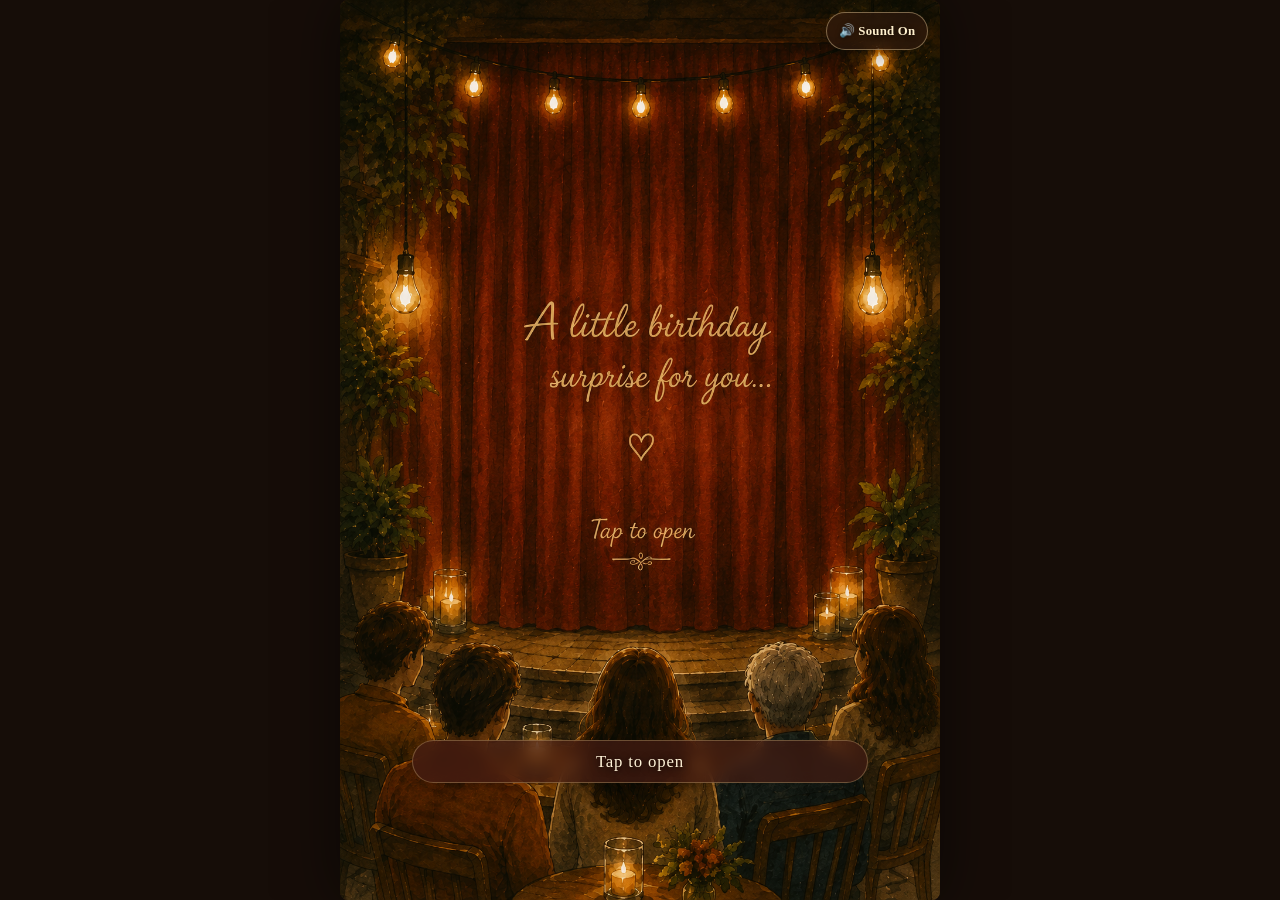
==== demo/index.html @ b2af6f3b "Add files via upload" ====
<!doctype html>
<html lang="en">
<head>
  <meta charset="utf-8">
  <meta name="viewport" content="width=device-width,initial-scale=1,viewport-fit=cover">
  <meta name="theme-color" content="#2b150d">
  <title>Free Demo | A Birthday Surprise</title>
  <meta name="robots" content="noindex, nofollow">
  <link rel="preload" href="../assets/curtain_closed.png" as="image">
  <link rel="preload" href="../assets/wave.png" as="image">
  <link rel="stylesheet" href="../style.css">
  <style>
    .letter{left:26%;right:18%;top:43%;bottom:25%}
    .signature{position:absolute;z-index:3;left:57%;right:18%;top:76%;bottom:14%;display:flex;flex-direction:column;justify-content:flex-start;overflow:hidden;color:#4f2b18;font-size:clamp(15px,4vw,21px);line-height:1.35;text-align:left;overflow-wrap:anywhere}
    .signature p{margin:0}.signature #fromName{margin-top:.18em;font-size:1.05em;font-style:italic}
    .replay-button{position:absolute;z-index:4;left:50%;bottom:max(1.8%,env(safe-area-inset-bottom));transform:translateX(-50%);min-width:112px;min-height:42px;padding:.55rem 1rem;border:1px solid rgba(91,53,27,.35);border-radius:999px;background:rgba(255,239,205,.82);box-shadow:0 7px 20px rgba(65,34,15,.18);color:#68401f;font:600 clamp(.78rem,3.3vw,.92rem) Georgia,serif;letter-spacing:.04em;backdrop-filter:blur(6px);-webkit-backdrop-filter:blur(6px)}
    .replay-button:active{background:rgba(255,247,225,.94)}.replay-button:focus-visible{outline:2px solid #6f4528;outline-offset:3px}
    .sound-toggle{position:absolute;z-index:10;top:max(12px,env(safe-area-inset-top));right:max(12px,env(safe-area-inset-right));min-width:102px;min-height:38px;padding:.45rem .7rem;border:1px solid rgba(255,225,170,.4);border-radius:999px;background:rgba(47,25,14,.62);box-shadow:0 6px 18px rgba(0,0,0,.22);color:#fff0cd;font:600 clamp(.68rem,2.8vw,.8rem) Georgia,serif;letter-spacing:.02em;text-shadow:0 1px 5px rgba(0,0,0,.55);backdrop-filter:blur(7px);-webkit-backdrop-filter:blur(7px)}
    .sound-toggle:active{background:rgba(74,41,22,.78)}.sound-toggle:focus-visible{outline:2px solid #f0c77b;outline-offset:3px}
  </style>
</head>
<body>
  <main class="stage" id="stage" aria-live="polite">
    <button class="scene active" id="opening" aria-label="Open your birthday card">
      <img src="../assets/curtain_closed.png" alt="A warmly lit red theater curtain">
      <span class="hint opening-hint">Tap to open</span>
    </button>

    <section class="scene" id="curtain" aria-hidden="true">
      <video id="curtainVideo" playsinline webkit-playsinline preload="auto" muted poster="../assets/curtain_closed.png"></video>
    </section>

    <button class="scene" id="wave" aria-label="Start the birthday song" aria-hidden="true">
      <img class="fallback" src="../assets/wave.png" alt="A musical duo waving">
      <video id="waveVideo" playsinline webkit-playsinline preload="auto" muted loop poster="../assets/wave.png"></video>
      <span class="hint">Tap to start the song</span>
    </button>

    <section class="scene" id="singing" aria-hidden="true">
      <img class="fallback" src="../assets/singing.png" alt="A musical duo singing happy birthday">
      <video id="singingVideo" playsinline webkit-playsinline preload="auto" poster="../assets/singing.png"></video>
    </section>

    <button class="scene message-notice" id="notice" aria-label="Open your message" aria-hidden="true">
      <span class="notice-glow" aria-hidden="true"></span>
      <img src="../assets/envelope.svg" alt="" class="envelope">
      <span class="notice-title">A message is waiting for you</span>
      <span class="hint notice-hint">Tap to open</span>
    </button>

    <section class="scene message-scene" id="messageScene" aria-hidden="true">
      <img src="../assets/message.png" alt="A warm watercolor birthday message card">
      <article class="letter" id="letter">
        <p class="dear">Dear <span id="toName"></span>,</p>
        <p class="message" id="messageText"></p>
      </article>
      <div class="signature" id="signature" aria-label="Signature">
        <p>With love,</p><p id="fromName"></p>
      </div>
      <button class="replay-button" id="replayButton" type="button" aria-label="Replay the birthday card">
        <span aria-hidden="true">↻</span> Replay
      </button>
    </section>
    <button class="sound-toggle" id="soundToggle" type="button" aria-pressed="true" aria-label="Turn sound off">🔊 Sound On</button>
  </main>
  <audio id="ambient" loop preload="none"></audio>
  <div class="loading" id="loading" hidden><span></span><span class="sr-only">Loading</span></div>
  <script src="script.js"></script>
</body>
</html>
---- style.css ----
:root{--gold:#f0c77b;--cream:#fff3d8;--brown:#4f2b18;--fade:700ms;--card-w:min(100vw,calc(100svh * 2 / 3))}
*{box-sizing:border-box}html,body{width:100%;height:100%;margin:0;overflow:hidden}body{display:grid;place-items:center;background:#160d08;font-family:Georgia,"Times New Roman",serif;-webkit-font-smoothing:antialiased}.stage{position:relative;width:var(--card-w);height:min(100svh,150vw);max-height:100svh;overflow:hidden;background:#25140c;box-shadow:0 0 60px #0008;isolation:isolate}.scene{position:absolute;inset:0;width:100%;height:100%;padding:0;border:0;overflow:hidden;background:#21130d;color:var(--cream);opacity:0;visibility:hidden;pointer-events:none;transform:scale(1.012);transition:opacity var(--fade) ease,transform 1s ease,visibility 0s linear var(--fade)}.scene.active{z-index:2;opacity:1;visibility:visible;pointer-events:auto;transform:scale(1);transition-delay:0s}.scene img,.scene video{position:absolute;inset:0;display:block;width:100%;height:100%;object-fit:cover}.scene video{z-index:1}.fallback{z-index:0}.hint{position:absolute;z-index:3;left:12%;right:12%;bottom:max(8%,calc(env(safe-area-inset-bottom) + 24px));padding:.65rem 1rem;border:1px solid #f5d5934a;border-radius:999px;background:#2b160b99;box-shadow:0 8px 28px #0005;color:var(--cream);font-size:clamp(.86rem,3.5vw,1.05rem);letter-spacing:.05em;text-align:center;text-shadow:0 1px 8px #000;backdrop-filter:blur(7px);animation:breathe 2.4s ease-in-out infinite}.opening-hint{bottom:13%;background:#421b12b8}.message-notice{display:grid;place-content:center;justify-items:center;gap:1.3rem;background:radial-gradient(circle at 50% 44%,#9a5d2f,#3b1d10 56%,#170c08);text-align:center}.message-notice:before{content:"";position:absolute;inset:0;background:linear-gradient(115deg,transparent 20%,#ffd79212 50%,transparent 80%);animation:shimmer 4s linear infinite}.notice-glow{position:absolute;width:55%;aspect-ratio:1;border-radius:50%;background:#f8c97933;filter:blur(30px)}.envelope{position:relative!important;inset:auto!important;width:clamp(92px,28vw,132px)!important;height:auto!important;filter:drop-shadow(0 12px 20px #0006);animation:float 3s ease-in-out infinite}.notice-title{position:relative;max-width:80%;font-size:clamp(1.4rem,6vw,2.05rem);line-height:1.25;color:#ffe8b8;text-shadow:0 2px 18px #0008}.notice-hint{position:relative;inset:auto;margin-top:.2rem;width:min(70vw,260px)}.message-scene{background:#d49750}.letter{position:absolute;z-index:2;left:17%;right:17%;top:43%;bottom:8%;display:flex;flex-direction:column;justify-content:flex-start;overflow:hidden;color:var(--brown);font-size:clamp(16px,4.4vw,23px);line-height:1.48;text-align:left;overflow-wrap:anywhere}.letter p{margin:0}.dear{flex:none;margin-bottom:1em!important;font-size:1.12em}.message{white-space:pre-wrap}.signoff{flex:none;margin-top:auto;padding-top:.8em}.signoff p:last-child{margin-top:.18em;font-size:1.08em;font-style:italic}.loading{position:fixed;z-index:20;inset:0;display:grid;place-items:center;background:#1c0f0ad9}.loading[hidden]{display:none}.loading span:first-child{width:32px;height:32px;border:2px solid #f3cd8550;border-top-color:var(--gold);border-radius:50%;animation:spin .8s linear infinite}.sr-only{position:absolute;width:1px;height:1px;overflow:hidden;clip:rect(0,0,0,0)}button{font:inherit;cursor:pointer;-webkit-tap-highlight-color:transparent;touch-action:manipulation}button:focus-visible{outline:3px solid var(--gold);outline-offset:-5px}@keyframes breathe{50%{opacity:.68;transform:translateY(3px)}}@keyframes float{50%{transform:translateY(-8px)}}@keyframes shimmer{to{transform:translateX(100%)}}@keyframes spin{to{transform:rotate(360deg)}}@media(prefers-reduced-motion:reduce){.scene,.hint,.envelope,.message-notice:before{transition-duration:.01ms;animation:none}}@media(min-aspect-ratio:2/3){.stage{border-radius:8px}}
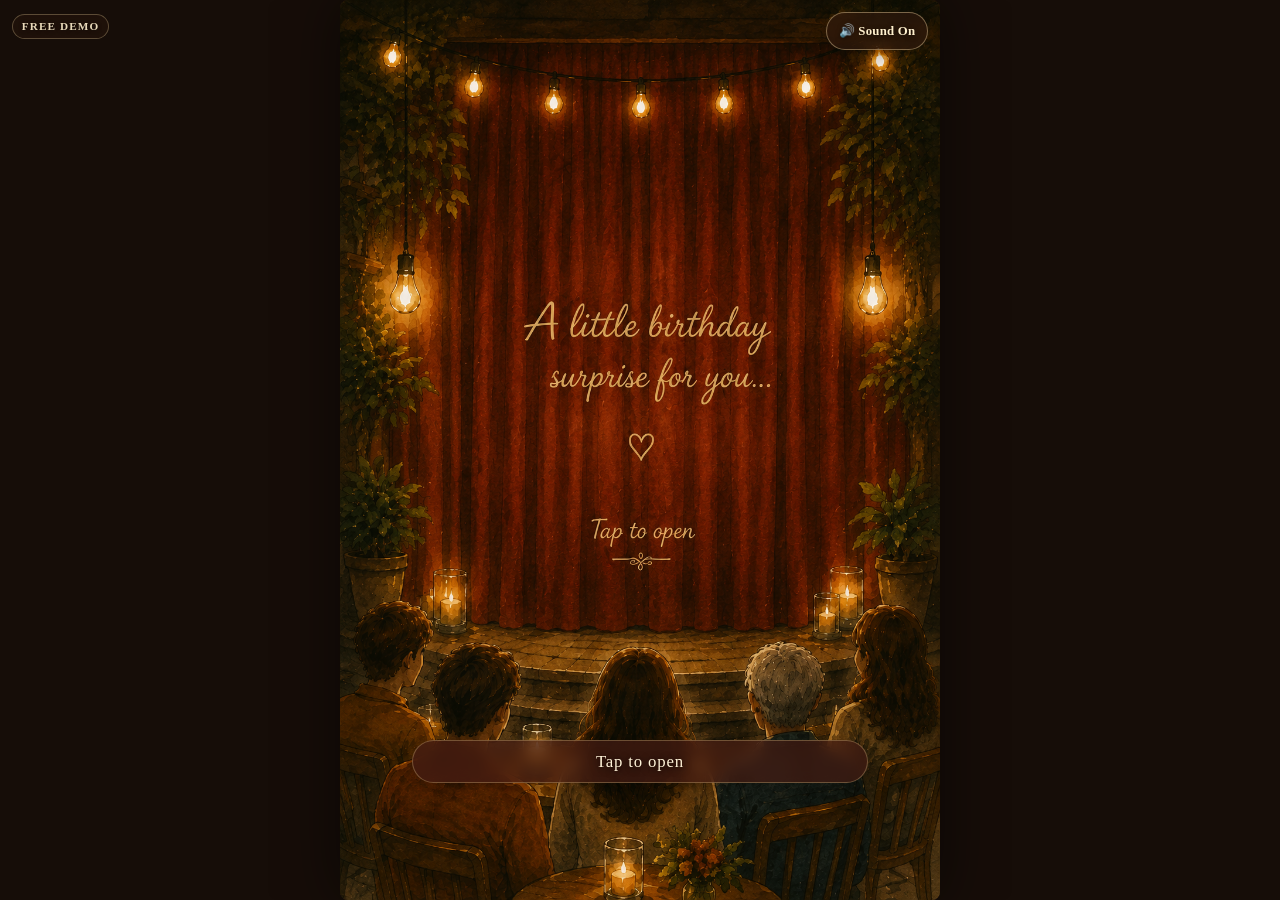
==== commit 8eee50d1: "Add files via upload" ====
--- a/demo/index.html
+++ b/demo/index.html
@@ -17,9 +17,11 @@
     .replay-button:active{background:rgba(255,247,225,.94)}.replay-button:focus-visible{outline:2px solid #6f4528;outline-offset:3px}
     .sound-toggle{position:absolute;z-index:10;top:max(12px,env(safe-area-inset-top));right:max(12px,env(safe-area-inset-right));min-width:102px;min-height:38px;padding:.45rem .7rem;border:1px solid rgba(255,225,170,.4);border-radius:999px;background:rgba(47,25,14,.62);box-shadow:0 6px 18px rgba(0,0,0,.22);color:#fff0cd;font:600 clamp(.68rem,2.8vw,.8rem) Georgia,serif;letter-spacing:.02em;text-shadow:0 1px 5px rgba(0,0,0,.55);backdrop-filter:blur(7px);-webkit-backdrop-filter:blur(7px)}
     .sound-toggle:active{background:rgba(74,41,22,.78)}.sound-toggle:focus-visible{outline:2px solid #f0c77b;outline-offset:3px}
+    .demo-badge{position:fixed;z-index:9;top:max(14px,env(safe-area-inset-top));left:max(12px,env(safe-area-inset-left));padding:.34rem .55rem;border:1px solid rgba(255,225,170,.28);border-radius:999px;background:rgba(47,25,14,.38);color:rgba(255,240,205,.9);font:600 clamp(.58rem,2.5vw,.7rem) Georgia,serif;letter-spacing:.1em;text-shadow:0 1px 4px rgba(0,0,0,.45);pointer-events:none;backdrop-filter:blur(5px);-webkit-backdrop-filter:blur(5px)}
   </style>
 </head>
 <body>
+  <div class="demo-badge" aria-label="Free demo">FREE DEMO</div>
   <main class="stage" id="stage" aria-live="polite">
     <button class="scene active" id="opening" aria-label="Open your birthday card">
       <img src="../assets/curtain_closed.png" alt="A warmly lit red theater curtain">
